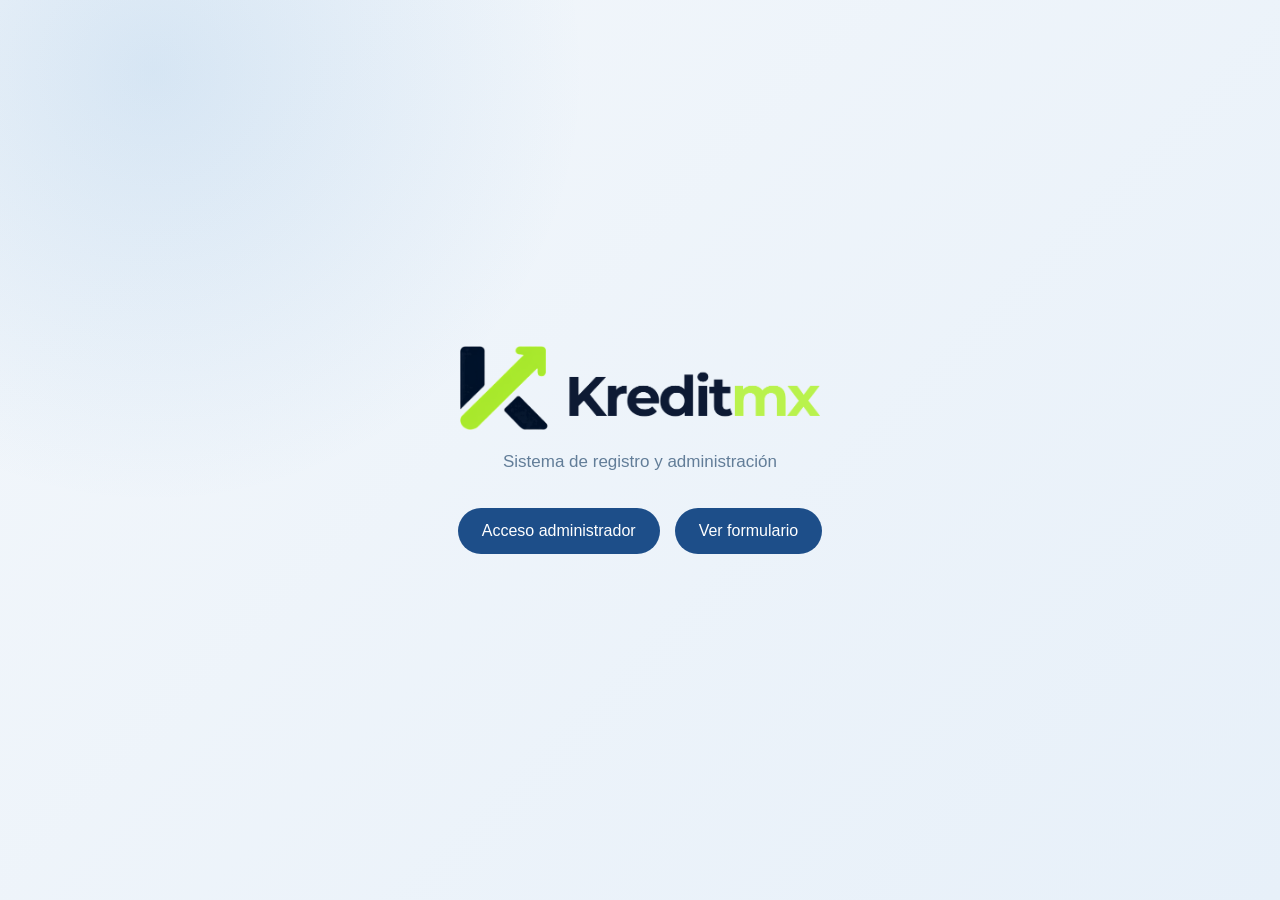
==== index.html @ 84c3ed8c "Version 1" ====
<!DOCTYPE html>
<html lang="es">

<head>

    <meta charset="UTF-8">

    <meta
        name="viewport"
        content="width=device-width, initial-scale=1.0"
    >

    <title>Kreditmx</title>

    <link
        rel="stylesheet"
        href="css/admin.css"
    >

</head>

<body>

<div class="inicio">

    <img
        class="inicio-logo"
        src="/img/logo-transparente.png"
        alt="Kreditmx"
    >

    <p>
        Sistema de registro y administración
    </p>

    <div class="inicio-botones">

        <a href="/login">
            Acceso administrador
        </a>

        <a href="/registro">
            Ver formulario
        </a>

    </div>

</div>

</body>

</html>
---- css/admin.css ----
* {
    box-sizing: border-box;
    margin: 0;
    padding: 0;
}

body {
    font-family: Arial, Helvetica, sans-serif;

    background: #f4f6f8;

    color: #1f2937;
}


/* INICIO */

.inicio {
    display: flex;

    justify-content: center;

    align-items: center;

    text-align: center;

    padding: 20px;
}

.inicio h1 {
    margin-bottom: 10px;
}

.inicio p {
    color: #6b7280;

    margin-bottom: 30px;
}

.inicio-botones {
    display: flex;

    gap: 15px;
}

.inicio-botones a {
    text-decoration: none;

    background: #111827;

    color: white;

    padding: 13px 20px;

    border-radius: 8px;
}

.inicio {
    min-height: 100vh;
    flex-direction: column;
    gap: 14px;
    padding: 40px 20px;
}

.inicio-logo {
    display: block;
    width: min(360px, 78vw);
    height: auto;
    margin-bottom: 8px;
}

.inicio h1 {
    color: #102a43;
    font-family: Georgia, "Times New Roman", serif;
    font-size: clamp(38px, 6vw, 68px);
    font-weight: 500;
    letter-spacing: -.04em;
}

.inicio p {
    max-width: 520px;
    margin-bottom: 22px;
    color: #627d98;
    font-size: 17px;
}

.inicio-botones {
    flex-wrap: wrap;
    justify-content: center;
}

.inicio-botones a {
    border-radius: 999px;
    background: #1d4e89;
    padding: 14px 24px;
}

.inicio-botones a:hover {
    background: #2f80c9;
}


/* LOGIN */

.login-pagina {
    min-height: 100vh;

    display: flex;

    justify-content: center;

    align-items: center;

    padding: 20px;
}

.login-card {
    width: 100%;

    max-width: 400px;

    background: white;

    padding: 35px;

    border-radius: 15px;

    box-shadow:
        0 10px 35px rgba(0,0,0,.08);
}

.login-logo {
    font-weight: bold;

    text-align: center;

    margin-bottom: 25px;
}

.login-card h1 {
    text-align: center;

    margin-bottom: 8px;
}

.login-card > p {
    text-align: center;

    color: #6b7280;

    margin-bottom: 25px;
}

.campo-admin {
    margin-bottom: 20px;
}

.campo-admin label {
    display: block;

    font-weight: bold;

    margin-bottom: 8px;
}

.campo-admin input {
    width: 100%;

    padding: 13px;

    border: 1px solid #d1d5db;

    border-radius: 8px;

    font-size: 15px;
}

.btn-admin {
    width: 100%;

    padding: 13px;

    border: none;

    border-radius: 8px;

    background: #111827;

    color: white;

    cursor: pointer;

    font-size: 15px;
}


/* HEADER */

.admin-header {
    background: #111827;

    color: white;

    padding: 18px 30px;

    display: flex;

    justify-content: space-between;

    align-items: center;
}

.admin-logo {
    font-weight: bold;

    letter-spacing: 1px;

    margin-bottom: 4px;
}

.admin-header span {
    font-size: 13px;

    opacity: .7;
}

.btn-salir {
    border: 1px solid rgba(255,255,255,.3);

    background: transparent;

    color: white;

    padding: 9px 14px;

    border-radius: 7px;

    text-decoration: none;

    cursor: pointer;
}


/* CONTENEDOR */

.admin-container {
    max-width: 1200px;

    margin: 30px auto;

    padding: 0 20px;
}


/* ESTADÍSTICAS */

.estadisticas {
    display: grid;

    grid-template-columns:
        repeat(4, 1fr);

    gap: 18px;

    margin-bottom: 25px;
}

.stat-card {
    background: white;

    padding: 22px;

    border-radius: 12px;

    box-shadow:
        0 3px 12px rgba(0,0,0,.04);
}

.stat-card span {
    display: block;

    color: #6b7280;

    font-size: 13px;

    margin-bottom: 10px;
}

.stat-card strong {
    font-size: 28px;
}


/* MODULOS */

.modulos-panel {
    background: white;
    padding: 25px;
    border-radius: 12px;
    margin-bottom: 25px;
    box-shadow: 0 3px 12px rgba(0,0,0,.04);
}

.modulos-encabezado {
    margin-bottom: 20px;
}

.modulos-encabezado h2 {
    margin: 4px 0 6px;
}

.modulos-encabezado p:not(.eyebrow) {
    color: #6b7280;
    font-size: 14px;
}

.eyebrow {
    color: #6b7280;
    font-size: 12px;
    font-weight: bold;
    letter-spacing: .08em;
    text-transform: uppercase;
}

.modulos-grid {
    display: grid;
    grid-template-columns: repeat(4, 1fr);
    gap: 14px;
}

.modulo-card {
    display: flex;
    flex-direction: column;
    align-items: flex-start;
    gap: 8px;
    min-height: 135px;
    padding: 18px;
    border: 1px solid #e5e7eb;
    border-radius: 10px;
    background: #fff;
    color: #1f2937;
    text-align: left;
    cursor: pointer;
    transition: border-color .2s, transform .2s, box-shadow .2s;
}

.modulo-card:hover {
    border-color: #111827;
    box-shadow: 0 6px 16px rgba(0,0,0,.08);
    transform: translateY(-2px);
}

.modulo-card > span:last-child {
    color: #6b7280;
    font-size: 13px;
    line-height: 1.4;
}

.modulo-icono {
    display: grid;
    width: 34px;
    height: 34px;
    place-items: center;
    border-radius: 8px;
    background: #111827;
    color: white;
    font-size: 18px;
    font-weight: bold;
}

.modulo-panel {
    display: none;
}

.modulo-panel.modulo-activo {
    display: block;
}

.formulario-cliente {
    display: grid;
    grid-template-columns: repeat(3, 1fr) auto;
    align-items: end;
    gap: 14px;
    margin-bottom: 25px;
    padding: 18px;
    border: 1px solid #e5e7eb;
    border-radius: 10px;
    background: #f9fafb;
}

.campo-cliente label {
    display: block;
    margin-bottom: 7px;
    font-size: 13px;
    font-weight: bold;
}

.campo-cliente input {
    width: 100%;
    padding: 11px 12px;
    border: 1px solid #d1d5db;
    border-radius: 8px;
}

.acciones-cliente {
    display: flex;
    gap: 8px;
}

.btn-secundario,
.btn-tabla {
    border: 1px solid #d1d5db;
    border-radius: 7px;
    background: white;
    color: #374151;
    cursor: pointer;
}

.btn-secundario {
    padding: 12px 14px;
}

.btn-tabla {
    padding: 6px 8px;
    font-size: 12px;
}

.btn-tabla.btn-ver {
    border-color: #111827;
    background: #111827;
    color: white;
}

.btn-eliminar {
    border-color: #fecaca;
    color: #b91c1c;
}


/* PANEL */

.panel {
    background: white;

    padding: 25px;

    border-radius: 12px;

    margin-bottom: 25px;

    box-shadow:
        0 3px 12px rgba(0,0,0,.04);
}

.panel-header {
    display: flex;

    justify-content: space-between;

    align-items: center;

    gap: 20px;

    margin-bottom: 20px;
}

.panel-header h2 {
    margin-bottom: 5px;
}

.panel-header p {
    color: #6b7280;

    font-size: 14px;
}


/* BOTONES */

.btn-generar {
    background: #111827;

    color: white;

    border: none;

    padding: 12px 18px;

    border-radius: 8px;

    cursor: pointer;
}

.btn-whatsapp {
    margin-top: 12px;

    background: #166534;

    color: white;

    border: none;

    padding: 10px 15px;

    border-radius: 8px;

    cursor: pointer;
}


/* LINK */

.link-resultado {
    padding: 18px;

    background: #f3f4f6;

    border-radius: 10px;
}

.link-resultado label {
    display: block;

    font-weight: bold;

    margin-bottom: 8px;
}

.link-input {
    display: flex;
}

.link-input input {
    flex: 1;

    padding: 12px;

    border: 1px solid #d1d5db;

    border-radius: 7px 0 0 7px;
}

.link-input button {
    border: none;

    padding: 0 18px;

    background: #374151;

    color: white;

    border-radius: 0 7px 7px 0;

    cursor: pointer;
}


/* TABLA */

.tabla-wrapper {
    overflow-x: auto;
}

table {
    width: 100%;

    border-collapse: collapse;
}

th,
td {
    padding: 14px;

    text-align: left;

    border-bottom: 1px solid #eee;

    white-space: nowrap;
}

th {
    font-size: 13px;

    color: #6b7280;

    background: #f9fafb;
}

.btn-ver {
    display: inline-block;

    text-decoration: none;

    background: #111827;

    color: white;

    padding: 7px 12px;

    border-radius: 6px;

    font-size: 13px;
}


/* ESTADOS */

.estado {
    display: inline-block;

    padding: 6px 10px;

    border-radius: 20px;

    font-size: 12px;

    font-weight: bold;
}

.pendiente {
    background: #fef3c7;

    color: #92400e;
}

.revision {
    background: #dbeafe;

    color: #1e40af;
}

.aprobado {
    background: #dcfce7;

    color: #166534;
}

.rechazado {
    background: #fee2e2;

    color: #991b1b;
}


/* BUSCAR */

.buscar {
    padding: 11px 13px;

    border: 1px solid #d1d5db;

    border-radius: 8px;

    width: 240px;
}


/* CLIENTE */

.cliente-titulo {
    display: flex;

    align-items: center;

    gap: 15px;
}

.avatar {
    width: 55px;

    height: 55px;

    border-radius: 50%;

    background: #e5e7eb;

    display: flex;

    align-items: center;

    justify-content: center;

    font-weight: bold;
}

.cliente-titulo p {
    color: #6b7280;

    margin-top: 4px;
}


/* DATOS */

.datos-grid {
    display: grid;

    grid-template-columns:
        1fr 1fr;

    gap: 20px;

    margin-top: 20px;
}

.dato {
    padding: 15px;

    background: #f9fafb;

    border-radius: 8px;
}

.dato span {
    display: block;

    font-size: 12px;

    color: #6b7280;

    margin-bottom: 6px;
}

.dato-completo {
    grid-column: 1 / -1;
}


/* DOCUMENTOS ADMIN */

.documentos-admin {
    display: grid;

    grid-template-columns: 1fr 1fr;

    gap: 20px;

    margin-top: 20px;
}

.documentos-admin h3 {
    margin-bottom: 10px;
}

.documento-placeholder {
    min-height: 250px;

    border: 2px dashed #d1d5db;

    border-radius: 10px;

    display: flex;

    flex-direction: column;

    justify-content: center;

    align-items: center;

    gap: 10px;

    color: #6b7280;

    font-size: 40px;
}

.documento-placeholder span {
    font-size: 14px;
}

.documento-imagen {
    display: block;
    width: 100%;
    max-height: 280px;
    border-radius: 12px;
    object-fit: contain;
}


/* ESTADO CONTROL */

.estado-control {
    display: flex;

    gap: 10px;

    margin-top: 20px;
}

.estado-control select {
    padding: 11px;

    border: 1px solid #d1d5db;

    border-radius: 8px;
}


/* OCULTO */

.oculto {
    display: none;
}


/* RESPONSIVE */

@media (max-width: 800px) {

    .estadisticas {
        grid-template-columns:
            1fr 1fr;
    }

    .panel-header {
        flex-direction: column;

        align-items: flex-start;
    }

    .buscar {
        width: 100%;
    }

}
´
.prestamo-form ´{
      display: grid;

    grid-template-columns:
        repeat(2, 1fr);

    gap: 20px;

    margin-top: 25px;
}


.campo-prestamo label {

    display: block;

    font-weight: bold;

    margin-bottom: 8px;

    font-size: 14px;
}


.campo-prestamo input,
.campo-prestamo select {

    width: 100%;

    padding: 13px;

    border: 1px solid #d1d5db;

    border-radius: 8px;

    font-size: 15px;

    background: white;

    outline: none;
}


.campo-prestamo input:focus,
.campo-prestamo select:focus {

    border-color: #111827;

    box-shadow:
        0 0 0 3px
        rgba(17, 24, 39, .08);
}


/* MONEDA */

.input-moneda {

    position: relative;
}


.input-moneda span {

    position: absolute;

    left: 13px;

    top: 50%;

    transform: translateY(-50%);

    color: #6b7280;

    font-weight: bold;
}


.input-moneda input {

    padding-left: 30px;
}


/* PORCENTAJE */

.input-porcentaje {

    position: relative;
}


.input-porcentaje span {

    position: absolute;

    right: 13px;

    top: 50%;

    transform: translateY(-50%);

    color: #6b7280;

    font-weight: bold;
}


.input-porcentaje input {

    padding-right: 35px;
}


/* ACCIONES */

.prestamo-acciones {

    margin-top: 25px;

    padding-top: 20px;

    border-top: 1px solid #eee;
}


.btn-calcular {

    padding: 13px 22px;

    background: #111827;

    color: white;

    border: none;

    border-radius: 8px;

    cursor: pointer;

    font-size: 15px;

    font-weight: bold;
}


.btn-calcular:hover {

    opacity: .9;
}


/* RESULTADO */

.resultado-prestamo {

    margin-top: 30px;

    padding-top: 25px;

    border-top: 1px solid #e5e7eb;
}


.resultado-prestamo h3 {

    margin-bottom: 20px;
}


/* RESUMEN */

.resumen-grid {

    display: grid;

    grid-template-columns:
        repeat(4, 1fr);

    gap: 15px;
}


.resumen-item {

    padding: 18px;

    background: #f9fafb;

    border-radius: 10px;

    border: 1px solid #eee;
}


.resumen-item span {

    display: block;

    color: #6b7280;

    font-size: 12px;

    margin-bottom: 8px;
}


.resumen-item strong {

    font-size: 17px;
}


/* TABLA PAGOS */

.panel-seccion {

    margin-top: 25px;

    padding-top: 25px;

    border-top: 1px solid #e5e7eb;
}


.titulo-seccion {

    margin-bottom: 20px;
}


.titulo-seccion h2 {

    margin-bottom: 6px;
}


.titulo-seccion p {

    color: #6b7280;

    font-size: 14px;
}


.formulario-pago {

    display: grid;

    grid-template-columns: repeat(3, 1fr);

    gap: 15px;
}


.formulario-pago .campo label {

    display: block;

    margin-bottom: 7px;

    font-size: 13px;

    font-weight: bold;
}


.formulario-pago input,
.formulario-pago select {

    width: 100%;

    padding: 11px 12px;

    border: 1px solid #d1d5db;

    border-radius: 8px;
}


.resumen-pago {

    display: grid;

    grid-template-columns: repeat(3, 1fr);

    gap: 15px;

    margin: 20px 0;
}


.dato-pago {

    padding: 15px;

    background: #f9fafb;

    border: 1px solid #e5e7eb;

    border-radius: 8px;
}


.dato-pago span {

    display: block;

    color: #6b7280;

    font-size: 12px;

    margin-bottom: 6px;
}


.dato-pago.principal {

    border-color: #9ca3af;
}


.btn-principal {

    padding: 12px 18px;

    border: none;

    border-radius: 8px;

    background: #111827;

    color: white;

    cursor: pointer;

    font-weight: bold;
}


.mensaje-pago {

    min-height: 20px;

    margin-top: 10px;

    color: #166534;

    font-size: 13px;
}


.tabla-contenedor {

    overflow-x: auto;
}


.acciones-pago {

    display: flex;

    justify-content: flex-end;

    margin-top: 20px;
}

.tabla-pagos {

    margin-top: 30px;
}


.tabla-pagos h3 {

    margin-bottom: 15px;
}


.tabla-pagos table {

    width: 100%;

    border-collapse: collapse;
}


.tabla-pagos th,
.tabla-pagos td {

    padding: 13px;

    text-align: left;

    border-bottom: 1px solid #eee;
}


.tabla-pagos th {

    background: #f9fafb;

    color: #6b7280;

    font-size: 13px;
}


/* RECIBO */

.acciones-recibo {

    margin-top: 25px;

    padding-top: 20px;

    border-top: 1px solid #eee;

    display: flex;

    justify-content: flex-end;
}


.btn-pdf {

    padding: 13px 20px;

    border: none;

    border-radius: 8px;

    background: #374151;

    color: white;

    cursor: pointer;

    font-weight: bold;
}


@media (max-width: 700px) {

    .modulos-grid {
        grid-template-columns: repeat(2, 1fr);
    }

    .formulario-cliente {
        grid-template-columns: 1fr;
    }

    .acciones-cliente {
        flex-wrap: wrap;
    }

    .formulario-pago,
    .resumen-pago {
        grid-template-columns: 1fr;
    }

    .acciones-pago {
        justify-content: stretch;
    }

    .acciones-pago .btn-pdf {
        width: 100%;
    }
}

@media (max-width: 420px) {

    .modulos-grid {
        grid-template-columns: 1fr;
    }
}

/* DIRECCION VISUAL KREDITMX */

:root {
    --tinta: #1b2924;
    --tinta-suave: #53635c;
    --marfil: #f4f1e9;
    --papel: #fffdf8;
    --linea: #d9ded5;
    --salvia: #dce8dc;
    --verde: #31594a;
    --terracota: #bd6d4d;
    --sombra: 0 18px 50px rgba(36, 49, 42, .10);
}

body {
    background:
        radial-gradient(circle at 12% 8%, rgba(189, 109, 77, .12), transparent 26rem),
        linear-gradient(135deg, #f4f1e9 0%, #e9efe8 100%);
    color: var(--tinta);
    font-family: "Segoe UI", sans-serif;
}

.admin-header {
    position: relative;
    background: #ffffff;
    border-bottom: 1px solid #c9d8e8;
    color: #102a43;
    padding: 22px clamp(22px, 5vw, 70px);
    box-shadow: 0 8px 24px rgba(16, 42, 67, .08);
}

.admin-header::after {
    position: absolute;
    right: clamp(100px, 12vw, 180px);
    bottom: -1px;
    width: 120px;
    height: 4px;
    background: #2f80c9;
    content: "";
}

.admin-logo {
    color: #f8f4e9;
    font-family: Georgia, serif;
    font-size: 25px;
    letter-spacing: .03em;
}

.admin-logo-imagen {
    display: block;
    width: 148px;
    height: auto;
}

.admin-header span {
    color: #627d98;
}

.btn-salir {
    border-color: #9fb9d2;
    color: #1d4e89;
}

.admin-container {
    max-width: 1280px;
    margin: 42px auto;
}

.estadisticas {
    grid-template-columns: 1.4fr repeat(3, 1fr);
    gap: 12px;
}

.stat-card,
.modulos-panel,
.panel {
    border: 1px solid rgba(119, 135, 121, .20);
    border-radius: 4px;
    background: rgba(255, 253, 248, .88);
    box-shadow: var(--sombra);
}

.stat-card {
    position: relative;
    min-height: 120px;
    padding: 22px 24px;
    overflow: hidden;
}

.stat-card:first-child {
    background: var(--tinta);
    color: #f8f4e9;
}

.stat-card:first-child span {
    color: #c4d1c7;
}

.stat-card::after {
    position: absolute;
    right: -18px;
    bottom: -35px;
    width: 100px;
    height: 100px;
    border: 1px solid rgba(189, 109, 77, .32);
    border-radius: 50%;
    content: "";
}

.stat-card strong {
    font-family: Georgia, serif;
    font-size: 34px;
    font-weight: 500;
}

.stat-card span {
    color: var(--tinta-suave);
}

.modulos-panel {
    padding: 30px;
}

.modulos-encabezado h2,
.panel-header h2,
.titulo-seccion h2,
.panel > h2 {
    font-family: Georgia, serif;
    font-weight: 500;
    letter-spacing: -.02em;
}

.modulos-encabezado h2 {
    font-size: 30px;
}

.eyebrow {
    color: var(--terracota);
}

.modulos-grid {
    grid-template-columns: repeat(4, 1fr);
    gap: 10px;
}

.modulo-card {
    min-height: 156px;
    border: 1px solid var(--linea);
    border-radius: 3px;
    background: transparent;
}

.modulo-card:hover {
    border-color: var(--verde);
    background: var(--salvia);
    box-shadow: none;
    transform: translateY(-3px);
}

.modulo-icono {
    border-radius: 50%;
    background: var(--salvia);
    color: var(--verde);
    font-family: Georgia, serif;
}

.panel {
    padding: 30px;
}

.panel-header {
    align-items: flex-end;
    border-bottom: 1px solid var(--linea);
    padding-bottom: 18px;
}

.panel-header h2 {
    font-size: 26px;
}

.panel-header p,
.titulo-seccion p,
.modulos-encabezado p:not(.eyebrow) {
    color: var(--tinta-suave);
}

.btn-generar,
.btn-principal,
.btn-pdf {
    border-radius: 2px;
    background: var(--verde);
    transition: transform .2s, background .2s;
}

.btn-generar:hover,
.btn-principal:hover,
.btn-pdf:hover {
    background: var(--terracota);
    transform: translateY(-1px);
}

.link-resultado,
.formulario-cliente,
.dato,
.dato-pago,
.resumen-item {
    border: 1px solid var(--linea);
    border-radius: 3px;
    background: #faf9f3;
}

input,
select,
textarea,
.campo-cliente input,
.formulario-pago input,
.formulario-pago select,
.buscar {
    border-color: #c5d0c7;
    border-radius: 3px;
    background: #fffefb;
    color: var(--tinta);
}

input:focus,
select:focus,
textarea:focus {
    border-color: var(--terracota);
    box-shadow: 0 0 0 3px rgba(189, 109, 77, .12);
}

th {
    background: var(--salvia);
    color: var(--tinta);
    font-size: 11px;
    letter-spacing: .08em;
    text-transform: uppercase;
}

td {
    border-bottom-color: var(--linea);
}

.btn-tabla.btn-ver {
    background: var(--verde);
}

.btn-eliminar {
    border-color: #e6b7a6;
    color: #9d4e35;
}

.ayuda-formula {
    display: block;
    margin-top: 8px;
    color: #627d98;
    font-size: 12px;
    line-height: 1.4;
}

@media (max-width: 800px) {
    .estadisticas,
    .modulos-grid {
        grid-template-columns: repeat(2, 1fr);
    }
}

/* AJUSTE AZUL Y CURVAS */

:root {
    --tinta: #102a43;
    --tinta-suave: #627d98;
    --marfil: #f3f7fb;
    --papel: #ffffff;
    --linea: #c9d8e8;
    --salvia: #e8f1fb;
    --verde: #1d4e89;
    --terracota: #2f80c9;
    --sombra: 0 18px 44px rgba(16, 42, 67, .10);
}

body {
    background:
        radial-gradient(circle at 12% 8%, rgba(47, 128, 201, .14), transparent 27rem),
        linear-gradient(135deg, #f3f7fb 0%, #e7f0f9 100%);
    color: var(--tinta);
    font-family: "Trebuchet MS", "Segoe UI", sans-serif;
}

.admin-header {
    background: #102a43;
}

.admin-header::after {
    background: #55a6d9;
}

.admin-logo,
.modulos-encabezado h2,
.panel-header h2,
.titulo-seccion h2,
.panel > h2 {
    font-family: Georgia, "Times New Roman", serif;
}

.stat-card,
.modulos-panel,
.panel {
    border-radius: 18px;
}

.modulos-panel {
    background: rgba(255, 255, 255, .9);
}

.modulo-card {
    border-radius: 16px;
    background: #fff;
}

.modulo-card:hover {
    border-color: #2f80c9;
    background: #e8f1fb;
}

.modulo-icono {
    border-radius: 12px;
    background: #dceafa;
    color: #1d4e89;
}

.panel,
.stat-card {
    box-shadow: 0 18px 44px rgba(16, 42, 67, .09);
}

.btn-generar,
.btn-principal,
.btn-pdf,
.btn-tabla.btn-ver {
    background: #1d4e89;
}

.btn-generar:hover,
.btn-principal:hover,
.btn-pdf:hover,
.btn-tabla.btn-ver:hover {
    background: #2f80c9;
}

.link-resultado,
.formulario-cliente,
.dato,
.dato-pago,
.resumen-item {
    border-radius: 14px;
    background: #f7fbff;
}

input,
select,
textarea,
.campo-cliente input,
.formulario-pago input,
.formulario-pago select,
.buscar {
    border-radius: 12px;
}

input:focus,
select:focus,
textarea:focus {
    border-color: #2f80c9;
    box-shadow: 0 0 0 4px rgba(47, 128, 201, .14);
}

th {
    background: #e8f1fb;
    color: #102a43;
}

.estado,
.btn-tabla,
.btn-secundario,
.btn-salir {
    border-radius: 10px;
}


.btn-pdf:hover {

    opacity: .9;
}


/* RESPONSIVE */

@media (max-width: 900px) {

    .resumen-grid {

        grid-template-columns:
            repeat(2, 1fr);
    }

}


@media (max-width: 700px) {

    .prestamo-form {

        grid-template-columns: 1fr;
    }

    .resumen-grid {

        grid-template-columns: 1fr;
    }

    .acciones-recibo {

        justify-content: stretch;
    }

    .btn-pdf {

        width: 100%;
    }

 }



@media (max-width: 600px) {

    .admin-header {
        padding: 18px;

        gap: 15px;
    }

    .estadisticas {
        grid-template-columns: 1fr;
    }

    .datos-grid {
        grid-template-columns: 1fr;
    }

    .dato-completo {
        grid-column: auto;
    }

    .documentos-admin {
        grid-template-columns: 1fr;
    }

    .inicio-botones {
        flex-direction: column;

        width: 100%;
    }

}

/* ==========================================
   REGISTRO DE PAGOS
========================================== */

.panel-seccion {
    background: white;
    border-radius: 14px;
    padding: 25px;
    margin-top: 25px;
    box-shadow: 0 5px 20px rgba(0, 0, 0, 0.06);
}


.titulo-seccion {
    margin-bottom: 22px;
}


.titulo-seccion h2 {
    margin-bottom: 6px;
}


.titulo-seccion p {
    color: #6b7280;
    font-size: 14px;
}


/* FORMULARIO */

.formulario-pago {
    display: grid;
    grid-template-columns: repeat(3, 1fr);
    gap: 18px;
}


.formulario-pago .campo {
    display: flex;
    flex-direction: column;
}


.formulario-pago label {
    font-weight: 600;
    font-size: 14px;
    margin-bottom: 7px;
}


.formulario-pago input,
.formulario-pago select {
    width: 100%;
    padding: 12px;
    border: 1px solid #d1d5db;
    border-radius: 8px;
    font-size: 15px;
    outline: none;
}


.formulario-pago input:focus,
.formulario-pago select:focus {
    border-color: #2563eb;
}


/* RESUMEN */

.resumen-pago {
    display: grid;
    grid-template-columns: repeat(3, 1fr);
    gap: 15px;
    margin: 25px 0;
}


.dato-pago {
    background: #f3f4f6;
    border-radius: 10px;
    padding: 18px;
}


.dato-pago span {
    display: block;
    color: #6b7280;
    font-size: 13px;
    margin-bottom: 8px;
}


.dato-pago strong {
    font-size: 21px;
}


.dato-pago.principal {
    background: #ecfdf5;
}


.dato-pago.principal strong {
    color: #059669;
}


/* BOTONES */

.btn-principal {
    width: 100%;
    padding: 14px;
    border: none;
    border-radius: 9px;
    background: #111827;
    color: white;
    font-size: 15px;
    font-weight: bold;
    cursor: pointer;
}


.btn-principal:hover {
    background: #1f2937;
}


.btn-pdf {
    padding: 13px 18px;
    border: none;
    border-radius: 9px;
    background: #16a34a;
    color: white;
    font-weight: bold;
    cursor: pointer;
}


.btn-pdf:hover {
    background: #15803d;
}


.acciones-pago {
    margin-top: 20px;
    text-align: right;
}


/* MENSAJE */

.mensaje-pago {
    margin-top: 15px;
    font-weight: 600;
}


/* TABLA */

.tabla-contenedor {
    overflow-x: auto;
}


.tabla-pagos {
    width: 100%;
    border-collapse: collapse;
}


.tabla-pagos th,
.tabla-pagos td {
    padding: 12px;
    border-bottom: 1px solid #e5e7eb;
    text-align: left;
}


.tabla-pagos th {
    background: #f3f4f6;
    font-size: 14px;
}


.estado-pagado {
    color: #16a34a;
    font-weight: bold;
}


.estado-pendiente {
    color: #d97706;
    font-weight: bold;
}


/* MÓVIL */

@media (max-width: 700px) {

    .formulario-pago {
        grid-template-columns: 1fr;
    }

    .resumen-pago {
        grid-template-columns: 1fr;
    }

    .acciones-pago {
        text-align: center;
    }

    .btn-pdf {
        width: 100%;
    }

}

.login-logo-imagen {
    display: block;
    width: 210px;
    max-width: 100%;
    height: auto;
    margin: 0 auto 26px;
}

/* AJUSTE FINAL DE CONTRASTE */

.admin-header {
    background: #ffffff;
    border-bottom: 1px solid #c9d8e8;
    color: #102a43;
    box-shadow: 0 8px 24px rgba(16, 42, 67, .08);
}

.admin-header::after {
    background: #2f80c9;
}

.admin-header span {
    color: #627d98;
}

.btn-salir {
    border-color: #9fb9d2;
    color: #1d4e89;
}

.btn-generar {
    border-radius: 999px;
    padding: 13px 22px;
}

@media (min-width: 901px) {

    .estadisticas {
        grid-template-columns: repeat(5, minmax(0, 1fr));
        gap: 12px;
    }

    .stat-card {
        min-width: 0;
        padding: 20px 18px;
    }

    .stat-card strong {
        font-size: 30px;
    }
}

.stat-card small {
    display: block;
    margin-top: 8px;
    color: #627d98;
    font-size: 12px;
}

.stat-colocados {
    border-color: #8fb7d9;
    background: #edf6fd;
}

.modulo-card-destacado {
    border-color: #8fb7d9;
    background: #edf6fd;
}

.contador-modulo {
    display: flex;
    align-items: baseline;
    gap: 8px;
    color: #627d98;
}

.contador-modulo strong {
    color: #1d4e89;
    font-family: Georgia, "Times New Roman", serif;
    font-size: 32px;
    font-weight: 500;
}
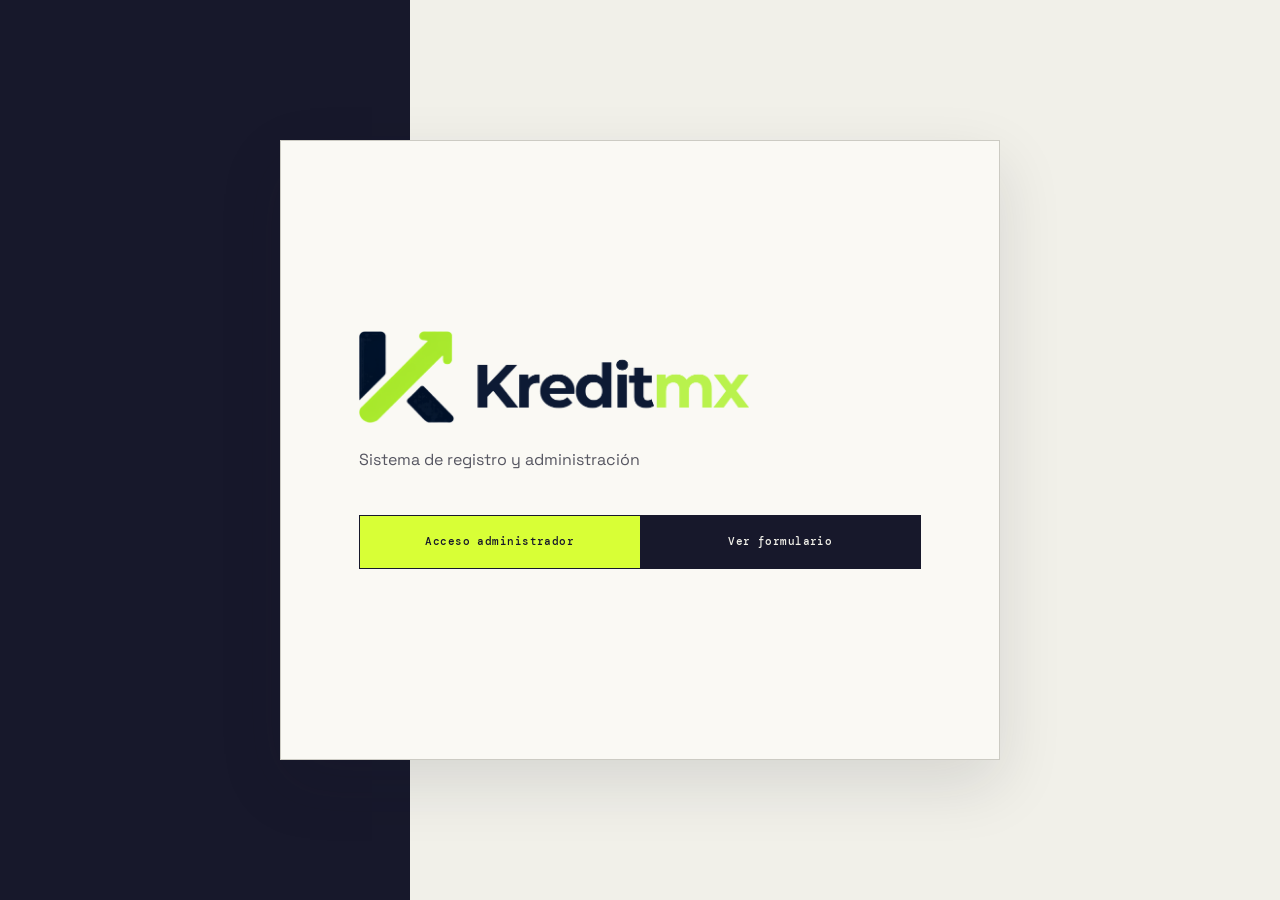
==== commit 3f2c2027: "fix(ui): harden responsive touch layouts" ====
--- a/index.html
+++ b/index.html
@@ -7,7 +7,7 @@
 
     <meta
         name="viewport"
-        content="width=device-width, initial-scale=1.0"
+        content="width=device-width, initial-scale=1.0, viewport-fit=cover"
     >
 
     <title>Kreditmx</title>
@@ -17,9 +17,11 @@
         href="css/admin.css"
     >
 
+    <link rel="stylesheet" href="/css/figma-theme.css">
+
 </head>
 
-<body>
+<body class="kx-home-page">
 
 <div class="inicio">
 
@@ -49,4 +51,4 @@
 
 </body>
 
-</html>+</html>
--- a/css/admin.css
+++ b/css/admin.css
@@ -436,6 +436,24 @@
     color: #b91c1c;
 }
 
+.btn-tabla.btn-editar {
+    border-color: #166534;
+    background: #166534;
+    color: white;
+}
+
+.btn-tabla.btn-editar:hover {
+    background: #15803d;
+}
+
+.btn-guardar-edicion {
+    background: #166534;
+}
+
+.btn-guardar-edicion:hover {
+    background: #15803d;
+}
+
 
 /* PANEL */
 
@@ -823,9 +841,9 @@
     }
 
 }
-´
-.prestamo-form ´{
-      display: grid;
+
+.prestamo-form {
+    display: grid;
 
     grid-template-columns:
         repeat(2, 1fr);
@@ -1244,7 +1262,11 @@
 
     display: flex;
 
-    justify-content: flex-end;
+    flex-direction: column;
+
+    align-items: flex-end;
+
+    gap: 12px;
 }
 
 
@@ -2067,4 +2089,933 @@
     font-family: Georgia, "Times New Roman", serif;
     font-size: 32px;
     font-weight: 500;
-}+}/* ============================================================
+   TEMA MODERNO KREDITMX
+   Capa final de diseño. Refina la paleta, da color e identidad
+   a cada módulo y moderniza tarjetas, botones y tablas.
+   ============================================================ */
+
+:root {
+    /* Marca */
+    --k-azul: #1d4e89;
+    --k-azul-claro: #2f80c9;
+    --k-tinta: #102a43;
+    --k-tinta-suave: #627d98;
+
+    /* Superficies */
+    --k-fondo: #eef2f8;
+    --k-superficie: #ffffff;
+    --k-linea: #dfe7f1;
+    --k-sombra: 0 12px 30px rgba(16, 42, 67, .08);
+    --k-sombra-hover: 0 18px 44px rgba(16, 42, 67, .16);
+    --k-radio: 16px;
+
+    /* Acentos por módulo */
+    --c-prestamos: #2f80c9;   /* azul */
+    --c-enlace: #7c5cf0;      /* violeta */
+    --c-clientes: #0ea5a4;    /* teal */
+    --c-eliminar: #e05a47;    /* coral */
+    --c-pagos: #149a67;       /* verde */
+    --c-registrados: #d98324; /* ámbar */
+    --c-colocados: #3b6fd4;   /* índigo */
+    --c-fondo: #b8891f;       /* oro */
+}
+
+body {
+    background:
+        radial-gradient(1100px 500px at 100% -10%, #e2ecfb 0%, transparent 60%),
+        radial-gradient(900px 500px at -10% 0%, #e7f4ef 0%, transparent 55%),
+        var(--k-fondo);
+    color: var(--k-tinta);
+    font-family: "Segoe UI", Roboto, system-ui, Arial, sans-serif;
+    -webkit-font-smoothing: antialiased;
+}
+
+/* ---------------------------------------------
+   ENCABEZADO
+   --------------------------------------------- */
+
+.admin-header {
+    background: rgba(255, 255, 255, .85);
+    backdrop-filter: saturate(160%) blur(10px);
+    border-bottom: 1px solid var(--k-linea);
+    box-shadow: 0 10px 30px rgba(16, 42, 67, .06);
+    position: sticky;
+    top: 0;
+    z-index: 50;
+}
+
+.admin-header div {
+    display: flex;
+    flex-direction: column;
+    gap: 2px;
+}
+
+.btn-salir {
+    border: 1px solid #cddcee;
+    color: var(--k-azul);
+    font-weight: 600;
+    border-radius: 999px;
+    padding: 10px 18px;
+    transition: background .2s, color .2s, transform .2s, box-shadow .2s;
+}
+
+.btn-salir:hover {
+    background: var(--k-azul);
+    color: #fff;
+    border-color: var(--k-azul);
+    transform: translateY(-1px);
+    box-shadow: 0 10px 22px rgba(29, 78, 137, .28);
+}
+
+/* ---------------------------------------------
+   ESTADÍSTICAS
+   --------------------------------------------- */
+
+/* Se elimina el círculo decorativo heredado de un diseño anterior. */
+.stat-card::after {
+    display: none;
+}
+
+.stat-card {
+    position: relative;
+    overflow: hidden;
+    background: var(--k-superficie);
+    border: 1px solid var(--k-linea);
+    border-radius: var(--k-radio);
+    box-shadow: var(--k-sombra);
+    transition: transform .2s, box-shadow .2s;
+}
+
+.stat-card:hover {
+    transform: translateY(-3px);
+    box-shadow: var(--k-sombra-hover);
+}
+
+.stat-card::before {
+    content: "";
+    position: absolute;
+    inset: 0 0 auto 0;
+    height: 4px;
+    background: var(--k-azul);
+    opacity: .9;
+}
+
+.stat-card span {
+    color: var(--k-tinta-suave);
+    font-weight: 600;
+    letter-spacing: .01em;
+}
+
+.stat-card strong {
+    color: var(--k-tinta);
+    font-family: Georgia, "Times New Roman", serif;
+    font-weight: 600;
+}
+
+/* La primera tarjeta heredaba un fondo oscuro; se unifica al estilo claro. */
+.estadisticas .stat-card:first-child {
+    background: var(--k-superficie);
+}
+
+.estadisticas .stat-card:first-child span {
+    color: var(--k-tinta-suave);
+}
+
+/* Colores por estadística */
+.stat-total::before { background: linear-gradient(90deg, #2f80c9, #7c5cf0); }
+.stat-pendientes::before { background: linear-gradient(90deg, #f0a92b, #e5872b); }
+.stat-revision::before { background: linear-gradient(90deg, #7c5cf0, #2f80c9); }
+.stat-aprobados::before { background: linear-gradient(90deg, #149a67, #0ea5a4); }
+.stat-colocados::before { background: linear-gradient(90deg, #3b6fd4, #2f80c9); }
+
+.stat-pendientes strong { color: #b9720f; }
+.stat-revision strong { color: #6b46e0; }
+.stat-aprobados strong { color: #0f8a5c; }
+.stat-total strong { color: var(--k-azul); }
+
+.stat-colocados {
+    border-color: #cfe0f3;
+    background: linear-gradient(180deg, #f5faff, #ffffff);
+}
+
+/* ---------------------------------------------
+   PANEL DE MÓDULOS
+   --------------------------------------------- */
+
+.modulos-panel {
+    background: var(--k-superficie);
+    border: 1px solid var(--k-linea);
+    border-radius: 20px;
+    box-shadow: var(--k-sombra);
+}
+
+.eyebrow {
+    color: var(--k-azul-claro);
+    letter-spacing: .14em;
+}
+
+.modulos-encabezado h2 {
+    color: var(--k-tinta);
+    font-family: Georgia, "Times New Roman", serif;
+    font-weight: 600;
+    letter-spacing: -.01em;
+}
+
+.modulo-card {
+    position: relative;
+    overflow: hidden;
+    border: 1px solid var(--k-linea);
+    border-radius: var(--k-radio);
+    background: var(--k-superficie);
+    transition: transform .2s, box-shadow .2s, border-color .2s;
+}
+
+.modulo-card::after {
+    content: "";
+    position: absolute;
+    left: 0;
+    top: 0;
+    bottom: 0;
+    width: 4px;
+    background: var(--k-azul);
+    transform: scaleY(.35);
+    transform-origin: top;
+    transition: transform .25s ease;
+}
+
+.modulo-card:hover {
+    transform: translateY(-4px);
+    border-color: transparent;
+    box-shadow: var(--k-sombra-hover);
+}
+
+.modulo-card:hover::after {
+    transform: scaleY(1);
+}
+
+.modulo-icono {
+    background: var(--k-azul);
+    border-radius: 12px;
+    box-shadow: 0 8px 18px rgba(16, 42, 67, .18);
+    transition: transform .2s;
+}
+
+.modulo-card:hover .modulo-icono {
+    transform: scale(1.06) rotate(-3deg);
+}
+
+/* Acento de color por módulo (tarjeta) */
+.modulo-card[data-modulo="prestamos"]::after   { background: var(--c-prestamos); }
+.modulo-card[data-modulo="enlace"]::after      { background: var(--c-enlace); }
+.modulo-card[data-modulo="clientes"]::after    { background: var(--c-clientes); }
+.modulo-card[data-modulo="eliminar"]::after    { background: var(--c-eliminar); }
+.modulo-card[data-modulo="pagos"]::after       { background: var(--c-pagos); }
+.modulo-card[data-modulo="registrados"]::after { background: var(--c-registrados); }
+.modulo-card[data-modulo="colocados"]::after   { background: var(--c-colocados); }
+.modulo-card[data-modulo="fondo"]::after       { background: var(--c-fondo); }
+
+.modulo-card[data-modulo="prestamos"] .modulo-icono   { background: var(--c-prestamos); }
+.modulo-card[data-modulo="enlace"] .modulo-icono      { background: var(--c-enlace); }
+.modulo-card[data-modulo="clientes"] .modulo-icono    { background: var(--c-clientes); }
+.modulo-card[data-modulo="eliminar"] .modulo-icono    { background: var(--c-eliminar); }
+.modulo-card[data-modulo="pagos"] .modulo-icono       { background: var(--c-pagos); }
+.modulo-card[data-modulo="registrados"] .modulo-icono { background: var(--c-registrados); }
+.modulo-card[data-modulo="colocados"] .modulo-icono   { background: var(--c-colocados); }
+.modulo-card[data-modulo="fondo"] .modulo-icono       { background: var(--c-fondo); }
+
+.modulo-card-destacado {
+    border-color: var(--k-linea);
+    background: linear-gradient(180deg, #f7fbff, #ffffff);
+}
+
+/* ---------------------------------------------
+   PANELES DE MÓDULO CON IDENTIDAD DE COLOR
+   --------------------------------------------- */
+
+.modulo-panel {
+    background: var(--k-superficie);
+    border: 1px solid var(--k-linea);
+    border-radius: 20px;
+    box-shadow: var(--k-sombra);
+    padding: 26px;
+    margin-bottom: 25px;
+    border-top: 4px solid var(--k-azul);
+}
+
+.modulo-panel[data-modulo="prestamos"]   { border-top-color: var(--c-prestamos); }
+.modulo-panel[data-modulo="enlace"]      { border-top-color: var(--c-enlace); }
+.modulo-panel[data-modulo="clientes"]    { border-top-color: var(--c-clientes); }
+.modulo-panel[data-modulo="pagos"]       { border-top-color: var(--c-pagos); }
+.modulo-panel[data-modulo="registrados"] { border-top-color: var(--c-registrados); }
+.modulo-panel[data-modulo="colocados"]   { border-top-color: var(--c-colocados); }
+.modulo-panel[data-modulo="fondo"]       { border-top-color: var(--c-fondo); }
+
+/* Título de cada módulo con su acento */
+.modulo-panel[data-modulo] .panel-header h2 {
+    font-family: Georgia, "Times New Roman", serif;
+    font-weight: 600;
+    letter-spacing: -.01em;
+}
+
+.modulo-panel[data-modulo="prestamos"] .panel-header h2   { color: var(--c-prestamos); }
+.modulo-panel[data-modulo="enlace"] .panel-header h2      { color: var(--c-enlace); }
+.modulo-panel[data-modulo="clientes"] .panel-header h2    { color: var(--c-clientes); }
+.modulo-panel[data-modulo="pagos"] .panel-header h2       { color: var(--c-pagos); }
+.modulo-panel[data-modulo="registrados"] .panel-header h2 { color: var(--c-registrados); }
+.modulo-panel[data-modulo="colocados"] .panel-header h2   { color: var(--c-colocados); }
+.modulo-panel[data-modulo="fondo"] .panel-header h2       { color: var(--c-fondo); }
+
+/* ---------------------------------------------
+   BOTONES
+   --------------------------------------------- */
+
+.btn-principal,
+.btn-calcular,
+.btn-generar,
+.btn-pdf {
+    border: none;
+    border-radius: 999px;
+    font-weight: 700;
+    color: #fff;
+    cursor: pointer;
+    background: linear-gradient(135deg, var(--k-azul-claro), var(--k-azul));
+    box-shadow: 0 10px 22px rgba(29, 78, 137, .22);
+    transition: transform .2s, box-shadow .2s, filter .2s;
+}
+
+.btn-principal:hover,
+.btn-calcular:hover,
+.btn-generar:hover,
+.btn-pdf:hover {
+    transform: translateY(-2px);
+    filter: brightness(1.05);
+    box-shadow: 0 14px 28px rgba(29, 78, 137, .3);
+}
+
+/* Botón PDF en verde suave de marca */
+.btn-pdf {
+    background: linear-gradient(135deg, #17a86f, #0f8a5c);
+    box-shadow: 0 10px 22px rgba(15, 138, 92, .24);
+}
+
+.btn-pdf:hover {
+    background: linear-gradient(135deg, #1bbd7d, #12a06b);
+    box-shadow: 0 14px 28px rgba(15, 138, 92, .32);
+}
+
+.btn-secundario {
+    border-radius: 999px;
+    border: 1px solid var(--k-linea);
+    background: #fff;
+    color: var(--k-tinta-suave);
+    font-weight: 600;
+}
+
+.btn-secundario:hover {
+    border-color: var(--k-azul);
+    color: var(--k-azul);
+}
+
+/* ---------------------------------------------
+   CAMPOS
+   --------------------------------------------- */
+
+.campo-prestamo input,
+.campo-prestamo select,
+.formulario-cliente input,
+.campo input,
+.campo select,
+.buscar {
+    border: 1px solid var(--k-linea);
+    border-radius: 12px;
+    background: #fbfdff;
+    transition: border-color .2s, box-shadow .2s, background .2s;
+}
+
+.campo-prestamo input:focus,
+.campo-prestamo select:focus,
+.formulario-cliente input:focus,
+.campo input:focus,
+.campo select:focus,
+.buscar:focus {
+    outline: none;
+    border-color: var(--k-azul-claro);
+    background: #fff;
+    box-shadow: 0 0 0 4px rgba(47, 128, 201, .14);
+}
+
+.campo-prestamo label,
+.campo-cliente label,
+.campo label {
+    color: var(--k-tinta-suave);
+    font-weight: 600;
+}
+
+/* ---------------------------------------------
+   TABLAS
+   --------------------------------------------- */
+
+.tabla-wrapper,
+.tabla-contenedor {
+    border: 1px solid var(--k-linea);
+    border-radius: 14px;
+    overflow: auto;
+    background: #fff;
+}
+
+.tabla-wrapper table,
+.tabla-contenedor table {
+    width: 100%;
+    border-collapse: collapse;
+}
+
+.tabla-wrapper thead th,
+.tabla-contenedor thead th,
+.tabla-pagos th {
+    background: #f4f8fd;
+    color: var(--k-azul);
+    font-size: 12px;
+    letter-spacing: .06em;
+    text-transform: uppercase;
+    font-weight: 700;
+}
+
+.tabla-wrapper tbody tr,
+.tabla-contenedor tbody tr {
+    transition: background .15s;
+}
+
+.tabla-wrapper tbody tr:hover,
+.tabla-contenedor tbody tr:hover {
+    background: #f8fbff;
+}
+
+/* ---------------------------------------------
+   RESÚMENES Y TARJETAS INTERNAS
+   --------------------------------------------- */
+
+.resumen-item,
+.dato-pago,
+.resumen-pago {
+    border-radius: 14px;
+}
+
+.dato-pago.principal {
+    background: linear-gradient(135deg, #eaf3fd, #f5faff);
+    border: 1px solid #cfe0f3;
+}
+
+.resumen-pago {
+    border: 1px solid var(--k-linea);
+    background: #fbfdff;
+}
+
+/* ---------------------------------------------
+   ESTADOS (etiquetas)
+   --------------------------------------------- */
+
+.estado {
+    border-radius: 999px;
+    font-weight: 700;
+    letter-spacing: .01em;
+}
+
+.estado.aprobado { background: #d9f6e8; color: #0f8a5c; }
+.estado.pendiente { background: #fdefd6; color: #b9720f; }
+.estado.enrevision { background: #ece6fd; color: #6b46e0; }
+.estado.rechazado { background: #fde3df; color: #c0392b; }
+
+/* ---------------------------------------------
+   TÍTULOS DE SECCIÓN
+   --------------------------------------------- */
+
+.titulo-seccion h2 {
+    font-family: Georgia, "Times New Roman", serif;
+    font-weight: 600;
+}
+
+.titulo-seccion p {
+    color: var(--k-tinta-suave);
+}
+
+/* ---------------------------------------------
+   RESPONSIVE
+   --------------------------------------------- */
+
+@media (max-width: 900px) {
+    .modulos-grid {
+        grid-template-columns: repeat(2, 1fr);
+    }
+}
+
+@media (max-width: 560px) {
+    .modulos-grid {
+        grid-template-columns: 1fr;
+    }
+
+    .admin-header {
+        padding: 14px 16px;
+    }
+
+    .modulo-panel {
+        padding: 18px;
+        border-radius: 16px;
+    }
+}
+/* ============================================================
+   RESPONSIVE GLOBAL KREDITMX
+   Capa final que adapta TODOS los módulos y páginas a móvil,
+   tablet y escritorio. Se coloca al final para tener prioridad.
+   ============================================================ */
+
+html {
+    -webkit-text-size-adjust: 100%;
+}
+
+img,
+table {
+    max-width: 100%;
+}
+
+/* Evita que textos largos (correos, cuentas, nombres) rompan la maqueta */
+body,
+p,
+td,
+th,
+span,
+strong,
+h1,
+h2,
+h3,
+label {
+    overflow-wrap: anywhere;
+    word-break: break-word;
+}
+
+/* ---------- CONTENEDOR Y ENCABEZADO ---------- */
+
+.admin-container {
+    width: 100%;
+    max-width: 1200px;
+    margin: 24px auto;
+    padding: 0 16px;
+}
+
+.admin-header > div {
+    min-width: 0;
+}
+
+.admin-logo-imagen {
+    max-width: 148px;
+    width: 44vw;
+}
+
+.admin-header span {
+    font-size: clamp(11px, 3vw, 13px);
+}
+
+/* ---------- GRIDS QUE DEBEN COLAPSAR ---------- */
+
+.estadisticas {
+    display: grid;
+    grid-template-columns: repeat(auto-fit, minmax(150px, 1fr));
+    gap: 14px;
+}
+
+.modulos-grid {
+    display: grid;
+    grid-template-columns: repeat(auto-fit, minmax(180px, 1fr));
+    gap: 14px;
+}
+
+.modulo-grid,
+.resumen-grid {
+    display: grid;
+    grid-template-columns: repeat(auto-fit, minmax(150px, 1fr));
+    gap: 14px;
+}
+
+.prestamo-form {
+    display: grid;
+    grid-template-columns: repeat(auto-fit, minmax(210px, 1fr));
+    gap: 16px;
+}
+
+.formulario-cliente {
+    display: grid;
+    grid-template-columns: repeat(auto-fit, minmax(200px, 1fr));
+    gap: 14px;
+}
+
+.formulario-pago,
+.resumen-pago {
+    display: grid;
+    grid-template-columns: repeat(auto-fit, minmax(190px, 1fr));
+    gap: 16px;
+}
+
+.datos-grid {
+    display: grid;
+    grid-template-columns: repeat(auto-fit, minmax(200px, 1fr));
+    gap: 16px;
+}
+
+/* ---------- BOTONES A ANCHO COMPLETO EN MÓVIL ---------- */
+
+.prestamo-acciones button,
+.acciones-recibo button,
+.acciones-pago button,
+.estado-control button,
+.btn-principal,
+.btn-calcular,
+.btn-generar,
+.btn-pdf {
+    max-width: 100%;
+}
+
+/* ---------- PANELES Y TARJETAS ---------- */
+
+.modulo-panel,
+.panel,
+.modulos-panel {
+    padding: 20px;
+    border-radius: 16px;
+}
+
+.panel-header {
+    display: flex;
+    flex-wrap: wrap;
+    gap: 12px;
+    align-items: flex-start;
+    justify-content: space-between;
+}
+
+.cliente-titulo {
+    display: flex;
+    flex-wrap: wrap;
+    align-items: center;
+    gap: 14px;
+}
+
+.estado-control {
+    display: flex;
+    flex-wrap: wrap;
+    gap: 12px;
+    align-items: center;
+}
+
+.estado-control select {
+    flex: 1 1 200px;
+}
+
+.acciones-cliente {
+    display: flex;
+    flex-wrap: wrap;
+    gap: 12px;
+}
+
+.acciones-recibo {
+    flex-wrap: wrap;
+}
+
+/* ---------- TABLAS ---------- */
+
+/* En móvil, cada fila se convierte en una "tarjeta" etiquetada.
+   Se activa con la clase .tabla-movil aplicada por JS a las tablas
+   anchas; el resto conserva scroll horizontal. */
+
+.tabla-wrapper {
+    width: 100%;
+    overflow-x: auto;
+    -webkit-overflow-scrolling: touch;
+}
+
+.tabla-wrapper table,
+.tabla-contenedor table {
+    min-width: 0;
+}
+
+/* ---------- FORMULARIOS ---------- */
+
+.campo-prestamo input,
+.campo-prestamo select,
+.campo-cliente input,
+.campo input,
+.campo select,
+.campo-admin input,
+.estado-control select,
+.buscar {
+    width: 100%;
+    max-width: 100%;
+}
+
+/* ============================================================
+   BREAKPOINTS
+   ============================================================ */
+
+/* Tablet / pantallas medianas */
+@media (max-width: 900px) {
+    .admin-container {
+        margin: 18px auto;
+        padding: 0 14px;
+    }
+
+    .modulo-panel,
+    .panel,
+    .modulos-panel {
+        padding: 18px;
+    }
+}
+
+/* Móvil grande */
+@media (max-width: 700px) {
+    .admin-header {
+        padding: 12px 14px;
+        gap: 10px;
+    }
+
+    .admin-header .btn-salir {
+        padding: 8px 14px;
+        font-size: 13px;
+    }
+
+    .estadisticas {
+        grid-template-columns: repeat(2, 1fr);
+        gap: 10px;
+    }
+
+    .stat-card {
+        min-height: 0;
+        padding: 14px 14px 16px;
+    }
+
+    .stat-card strong {
+        font-size: 22px;
+    }
+
+    .modulos-grid {
+        grid-template-columns: repeat(2, 1fr);
+        gap: 10px;
+    }
+
+    /* Botones y acciones a lo ancho para pulsar con el pulgar */
+    .prestamo-acciones,
+    .acciones-recibo,
+    .acciones-pago {
+        display: block;
+        width: 100%;
+    }
+
+    .prestamo-acciones button,
+    .acciones-recibo button,
+    .acciones-pago button,
+    .estado-control button {
+        width: 100%;
+    }
+
+    .acciones-recibo {
+        align-items: stretch;
+    }
+
+    .resumen-pago,
+    .dato-pago.principal {
+        width: 100%;
+    }
+}
+
+/* Móvil */
+@media (max-width: 560px) {
+    .admin-container {
+        padding: 0 12px;
+    }
+
+    h1 {
+        font-size: 22px;
+    }
+
+    h2 {
+        font-size: 18px;
+    }
+
+    .admin-header > div {
+        display: flex;
+        flex-direction: row;
+        align-items: center;
+        gap: 8px;
+        flex-wrap: wrap;
+    }
+
+    .admin-logo-imagen {
+        width: 120px;
+    }
+
+    .estadisticas {
+        grid-template-columns: repeat(2, 1fr);
+    }
+
+    .stat-card {
+        min-height: 0;
+    }
+
+    .modulos-grid {
+        grid-template-columns: 1fr;
+    }
+
+    .modulo-card {
+        min-height: 0;
+        padding: 14px;
+    }
+
+    .modulo-panel,
+    .panel,
+    .modulos-panel {
+        padding: 14px;
+        border-radius: 14px;
+    }
+
+    .dato,
+    .resumen-item {
+        padding: 12px;
+    }
+
+    /* Botones píldora ocupan todo el ancho del panel */
+    .btn-principal,
+    .btn-calcular,
+    .btn-generar,
+    .btn-pdf,
+    .btn-secundario {
+        width: 100%;
+    }
+}
+
+/* Móvil pequeño */
+@media (max-width: 400px) {
+    .estadisticas {
+        grid-template-columns: 1fr;
+    }
+
+    .admin-logo-imagen {
+        width: 104px;
+    }
+
+    h1 {
+        font-size: 20px;
+    }
+}
+/* ============================================================
+   TABLAS ANCHAS EN MÓVIL: se convierten en tarjetas apiladas
+   (se activa con la clase .tabla-movil; cada <td> usa data-label)
+   ============================================================ */
+
+@media (max-width: 700px) {
+
+    .tabla-movil {
+        border-collapse: separate;
+        border-spacing: 0;
+    }
+
+    .tabla-movil thead {
+        /* La cabecera se oculta: cada celda muestra su etiqueta. */
+        position: absolute;
+        width: 1px;
+        height: 1px;
+        padding: 0;
+        margin: -1px;
+        overflow: hidden;
+        clip: rect(0, 0, 0, 0);
+        border: 0;
+    }
+
+    .tabla-movil tbody tr {
+        display: block;
+        margin-bottom: 12px;
+        border: 1px solid var(--k-linea);
+        border-radius: 12px;
+        background: #fff;
+        box-shadow: 0 4px 12px rgba(16, 42, 67, .05);
+        overflow: hidden;
+    }
+
+    .tabla-movil tbody td {
+        display: flex;
+        justify-content: space-between;
+        align-items: center;
+        gap: 12px;
+        padding: 10px 14px;
+        border-bottom: 1px solid #eef2f8;
+        text-align: right;
+    }
+
+    .tabla-movil tbody td:last-child {
+        border-bottom: none;
+    }
+
+    .tabla-movil tbody td::before {
+        content: attr(data-label);
+        font-weight: 700;
+        font-size: 12px;
+        letter-spacing: .04em;
+        text-transform: uppercase;
+        color: var(--k-tinta-suave);
+        text-align: left;
+        flex: 0 0 auto;
+    }
+
+    /* Celdas sin data-label (mensajes de "no hay datos") ocupan todo */
+    .tabla-movil tbody td:not([data-label]) {
+        justify-content: center;
+        text-align: center;
+    }
+
+    .tabla-movil tbody td:not([data-label])::before {
+        content: none;
+    }
+
+    /* Los botones de acción se distribuyen solos */
+    .tabla-movil tbody td[data-label="Documentos"] {
+        flex-wrap: wrap;
+        gap: 8px;
+    }
+
+    .tabla-movil .btn-tabla {
+        padding: 8px 14px;
+    }
+}
+/* ============================================================
+   NUEVO PRÉSTAMO: cancelar y selección de fila
+   ============================================================ */
+
+.prestamo-acciones {
+    display: flex;
+    flex-wrap: wrap;
+    gap: 12px;
+}
+
+.btn-cancelar-prestamo {
+    padding: 12px 18px;
+}
+
+.btn-cancelar-prestamo:disabled,
+.btn-tabla:disabled {
+    opacity: .55;
+    cursor: not-allowed;
+}
+
+#prestamosActivosCancelar tr.fila-seleccionada {
+    background: #eef4fc;
+}
+
+#prestamosActivosCancelar tr.fila-seleccionada td {
+    background: #eef4fc;
+}
+
+/* Botón secundario dentro de la fila del formulario de inversión */
+
+.campo-prestamo .btn-secundario {
+    width: 100%;
+}
+
+.oculto {
+    display: none;
+}
--- a/css/figma-theme.css
+++ b/css/figma-theme.css
@@ -0,0 +1,8 @@
+@import url("https://fonts.googleapis.com/css2?family=DM+Mono:wght@400;500&family=Instrument+Serif:ital@0;1&family=Space+Grotesk:wght@400;500;600;700&display=swap");
+@import url("/css/figma-core.css");
+@import url("/css/figma-home.css");
+@import url("/css/figma-admin-shell.css");
+@import url("/css/figma-admin-workflows.css");
+@import url("/css/figma-auth-client.css");
+@import url("/css/figma-registration.css");
+@import url("/css/figma-responsive.css");
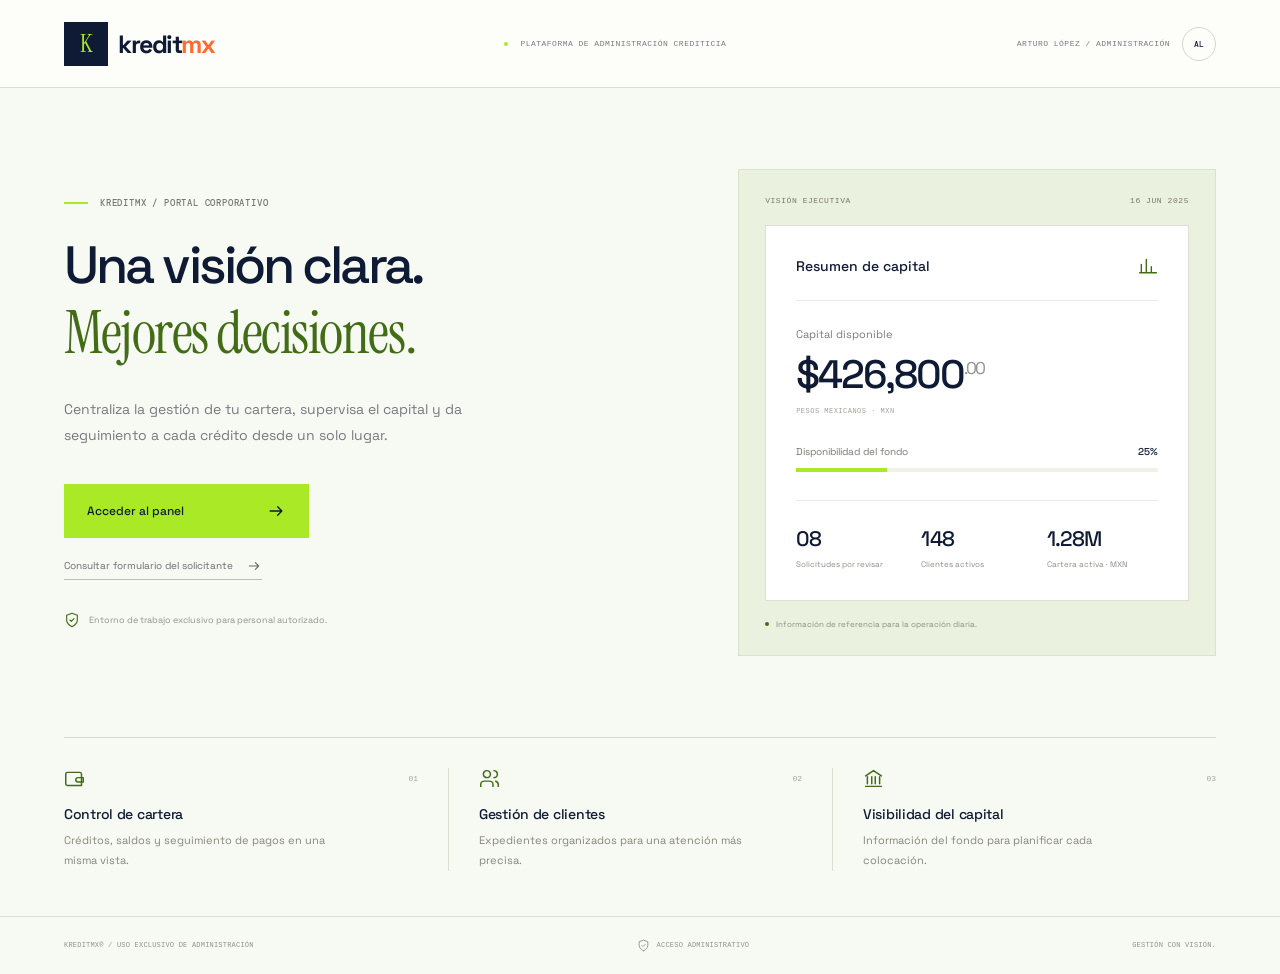
==== commit 9fa3f3bf: "feat(landing): apply Figma corporate welcome screen" ====
--- a/index.html
+++ b/index.html
@@ -2,53 +2,164 @@
 <html lang="es">
 
 <head>
-
     <meta charset="UTF-8">
-
-    <meta
-        name="viewport"
-        content="width=device-width, initial-scale=1.0, viewport-fit=cover"
-    >
-
+    <meta name="viewport" content="width=device-width, initial-scale=1.0, viewport-fit=cover">
     <title>Kreditmx</title>
-
-    <link
-        rel="stylesheet"
-        href="css/admin.css"
-    >
-
     <link rel="stylesheet" href="/css/figma-theme.css">
-
 </head>
 
-<body class="kx-home-page">
+<body>
+    <div class="kw-page">
+        <header class="kw-header">
+            <div class="kx-brand">
+                <span class="kx-brand-mark">K</span>
+                <span class="kx-wordmark">kredit<span>mx</span></span>
+            </div>
+            <div class="kw-header-center">
+                <i></i>
+                <span>PLATAFORMA DE ADMINISTRACIÓN CREDITICIA</span>
+            </div>
+            <div class="kw-session">
+                <span>ARTURO LÓPEZ / ADMINISTRACIÓN</span>
+                <b>AL</b>
+            </div>
+        </header>
 
-<div class="inicio">
+        <main class="kw-main">
+            <section class="kw-hero">
+                <div class="kw-copy">
+                    <div class="kw-kicker">
+                        <span>KREDITMX / PORTAL CORPORATIVO</span>
+                    </div>
+                    <h1>
+                        Una visión clara.
+                        <br>
+                        <em>Mejores decisiones.</em>
+                    </h1>
+                    <p>Centraliza la gestión de tu cartera, supervisa el capital y da seguimiento a cada crédito desde un solo lugar.</p>
+                    <div class="kw-actions">
+                        <a href="/login">
+                            <span>Acceder al panel</span>
+                            <svg width="20" height="20" viewBox="0 0 24 24" fill="none"
+                                stroke="currentColor" stroke-width="1.7" stroke-linecap="round"
+                                stroke-linejoin="round" aria-hidden="true">
+                                <path d="M5 12h14M14 7l5 5-5 5" />
+                            </svg>
+                        </a>
+                        <a href="/registro">
+                            Consultar formulario del solicitante
+                            <svg width="16" height="16" viewBox="0 0 24 24" fill="none"
+                                stroke="currentColor" stroke-width="1.7" stroke-linecap="round"
+                                stroke-linejoin="round" aria-hidden="true">
+                                <path d="M5 12h14M14 7l5 5-5 5" />
+                            </svg>
+                        </a>
+                    </div>
+                    <div class="kw-access-note">
+                        <svg width="16" height="16" viewBox="0 0 24 24" fill="none"
+                            stroke="currentColor" stroke-width="1.7" stroke-linecap="round"
+                            stroke-linejoin="round" aria-hidden="true">
+                            <path d="M12 22s8-4 8-10V5l-8-3-8 3v7c0 6 8 10 8 10" />
+                            <path d="m9 12 2 2 4-4" />
+                        </svg>
+                        <span>Entorno de trabajo exclusivo para personal autorizado.</span>
+                    </div>
+                </div>
 
-    <img
-        class="inicio-logo"
-        src="/img/logo-transparente.png"
-        alt="Kreditmx"
-    >
+                <div class="kw-visual">
+                    <div class="kw-report-heading">
+                        <span>VISIÓN EJECUTIVA</span>
+                        <span>16 JUN 2025</span>
+                    </div>
+                    <div class="kw-ticket">
+                        <div class="kw-ticket-top">
+                            <span>Resumen de capital</span>
+                            <svg width="20" height="20" viewBox="0 0 24 24" fill="none"
+                                stroke="currentColor" stroke-width="1.7" stroke-linecap="round"
+                                stroke-linejoin="round" aria-hidden="true">
+                                <path d="M4 20V10M10 20V4M16 20v-7M22 20H2" />
+                            </svg>
+                        </div>
+                        <p>Capital disponible</p>
+                        <strong>$426,800<sup>.00</sup></strong>
+                        <span class="kw-currency">PESOS MEXICANOS · MXN</span>
+                        <div class="kw-ticket-line">
+                            <span>Disponibilidad del fondo</span>
+                            <b>25%</b>
+                        </div>
+                        <div class="kw-ticket-bar">
+                            <i></i>
+                        </div>
+                        <div class="kw-ticket-foot">
+                            <span>08<br><small>Solicitudes por revisar</small></span>
+                            <span>148<br><small>Clientes activos</small></span>
+                            <span>1.28M<br><small>Cartera activa · MXN</small></span>
+                        </div>
+                    </div>
+                    <div class="kw-report-note">
+                        <i></i>
+                        <span>Información de referencia para la operación diaria.</span>
+                    </div>
+                </div>
+            </section>
 
-    <p>
-        Sistema de registro y administración
-    </p>
+            <section class="kw-capabilities" aria-label="Áreas de gestión">
+                <article>
+                    <div>
+                        <svg width="21" height="21" viewBox="0 0 24 24" fill="none"
+                            stroke="currentColor" stroke-width="1.7" stroke-linecap="round"
+                            stroke-linejoin="round" aria-hidden="true">
+                            <path d="M4 5h14a2 2 0 0 1 2 2v13H4a2 2 0 0 1-2-2V7a2 2 0 0 1 2-2Z" />
+                            <path d="M16 11h6v5h-6a2.5 2.5 0 0 1 0-5Z" />
+                        </svg>
+                        <span>01</span>
+                    </div>
+                    <h2>Control de cartera</h2>
+                    <p>Créditos, saldos y seguimiento de pagos en una misma vista.</p>
+                </article>
+                <article>
+                    <div>
+                        <svg width="21" height="21" viewBox="0 0 24 24" fill="none"
+                            stroke="currentColor" stroke-width="1.7" stroke-linecap="round"
+                            stroke-linejoin="round" aria-hidden="true">
+                            <path d="M16 21v-2a4 4 0 0 0-4-4H6a4 4 0 0 0-4 4v2" />
+                            <circle cx="9" cy="7" r="4" />
+                            <path d="M17 11a4 4 0 0 0 0-8M22 21v-2a4 4 0 0 0-3-3.87" />
+                        </svg>
+                        <span>02</span>
+                    </div>
+                    <h2>Gestión de clientes</h2>
+                    <p>Expedientes organizados para una atención más precisa.</p>
+                </article>
+                <article>
+                    <div>
+                        <svg width="21" height="21" viewBox="0 0 24 24" fill="none"
+                            stroke="currentColor" stroke-width="1.7" stroke-linecap="round"
+                            stroke-linejoin="round" aria-hidden="true">
+                            <path d="m3 9 9-6 9 6M5 10v8M10 10v8M14 10v8M19 10v8M3 21h18" />
+                        </svg>
+                        <span>03</span>
+                    </div>
+                    <h2>Visibilidad del capital</h2>
+                    <p>Información del fondo para planificar cada colocación.</p>
+                </article>
+            </section>
+        </main>
 
-    <div class="inicio-botones">
-
-        <a href="/login">
-            Acceso administrador
-        </a>
-
-        <a href="/registro">
-            Ver formulario
-        </a>
-
+        <footer class="kw-footer">
+            <span>KREDITMX® / USO EXCLUSIVO DE ADMINISTRACIÓN</span>
+            <div>
+                <svg width="13" height="13" viewBox="0 0 24 24" fill="none" stroke="currentColor"
+                    stroke-width="1.7" stroke-linecap="round" stroke-linejoin="round"
+                    aria-hidden="true">
+                    <path d="M12 22s8-4 8-10V5l-8-3-8 3v7c0 6 8 10 8 10" />
+                    <path d="m9 12 2 2 4-4" />
+                </svg>
+                ACCESO ADMINISTRATIVO
+            </div>
+            <span>GESTIÓN CON VISIÓN.</span>
+        </footer>
     </div>
-
-</div>
-
 </body>
 
 </html>
--- a/css/figma-theme.css
+++ b/css/figma-theme.css
@@ -1,8 +1,10 @@
 @import url("https://fonts.googleapis.com/css2?family=DM+Mono:wght@400;500&family=Instrument+Serif:ital@0;1&family=Space+Grotesk:wght@400;500;600;700&display=swap");
 @import url("/css/figma-core.css");
 @import url("/css/figma-home.css");
+@import url("/css/figma-welcome.css");
 @import url("/css/figma-admin-shell.css");
 @import url("/css/figma-admin-workflows.css");
+@import url("/css/figma-dashboard.css");
 @import url("/css/figma-auth-client.css");
 @import url("/css/figma-registration.css");
 @import url("/css/figma-responsive.css");
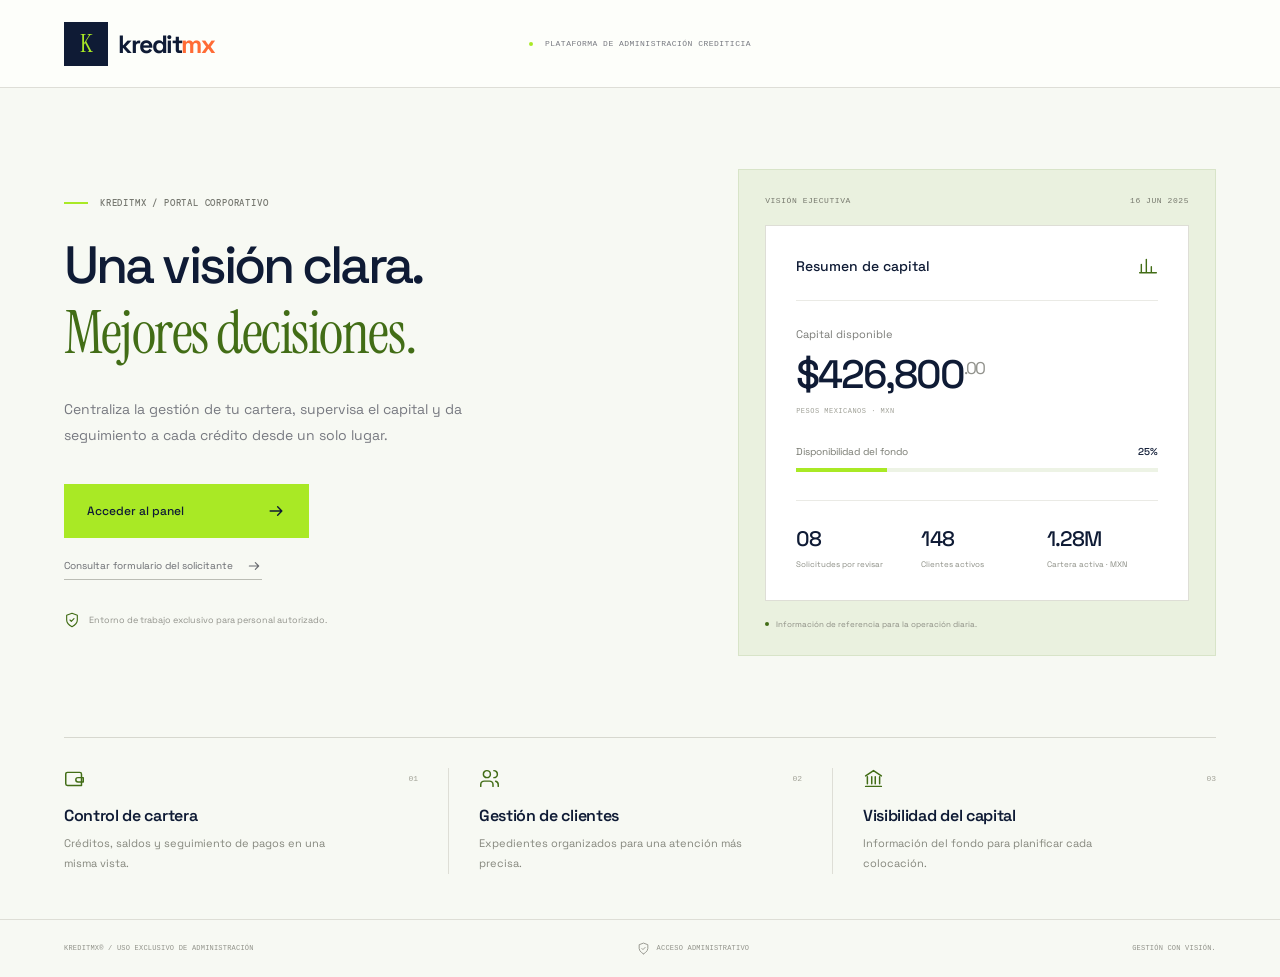
==== commit cec94e11: "fix(landing): hide operator identity on public welcome screen" ====
--- a/index.html
+++ b/index.html
@@ -18,10 +18,6 @@
             <div class="kw-header-center">
                 <i></i>
                 <span>PLATAFORMA DE ADMINISTRACIÓN CREDITICIA</span>
-            </div>
-            <div class="kw-session">
-                <span>ARTURO LÓPEZ / ADMINISTRACIÓN</span>
-                <b>AL</b>
             </div>
         </header>
 
